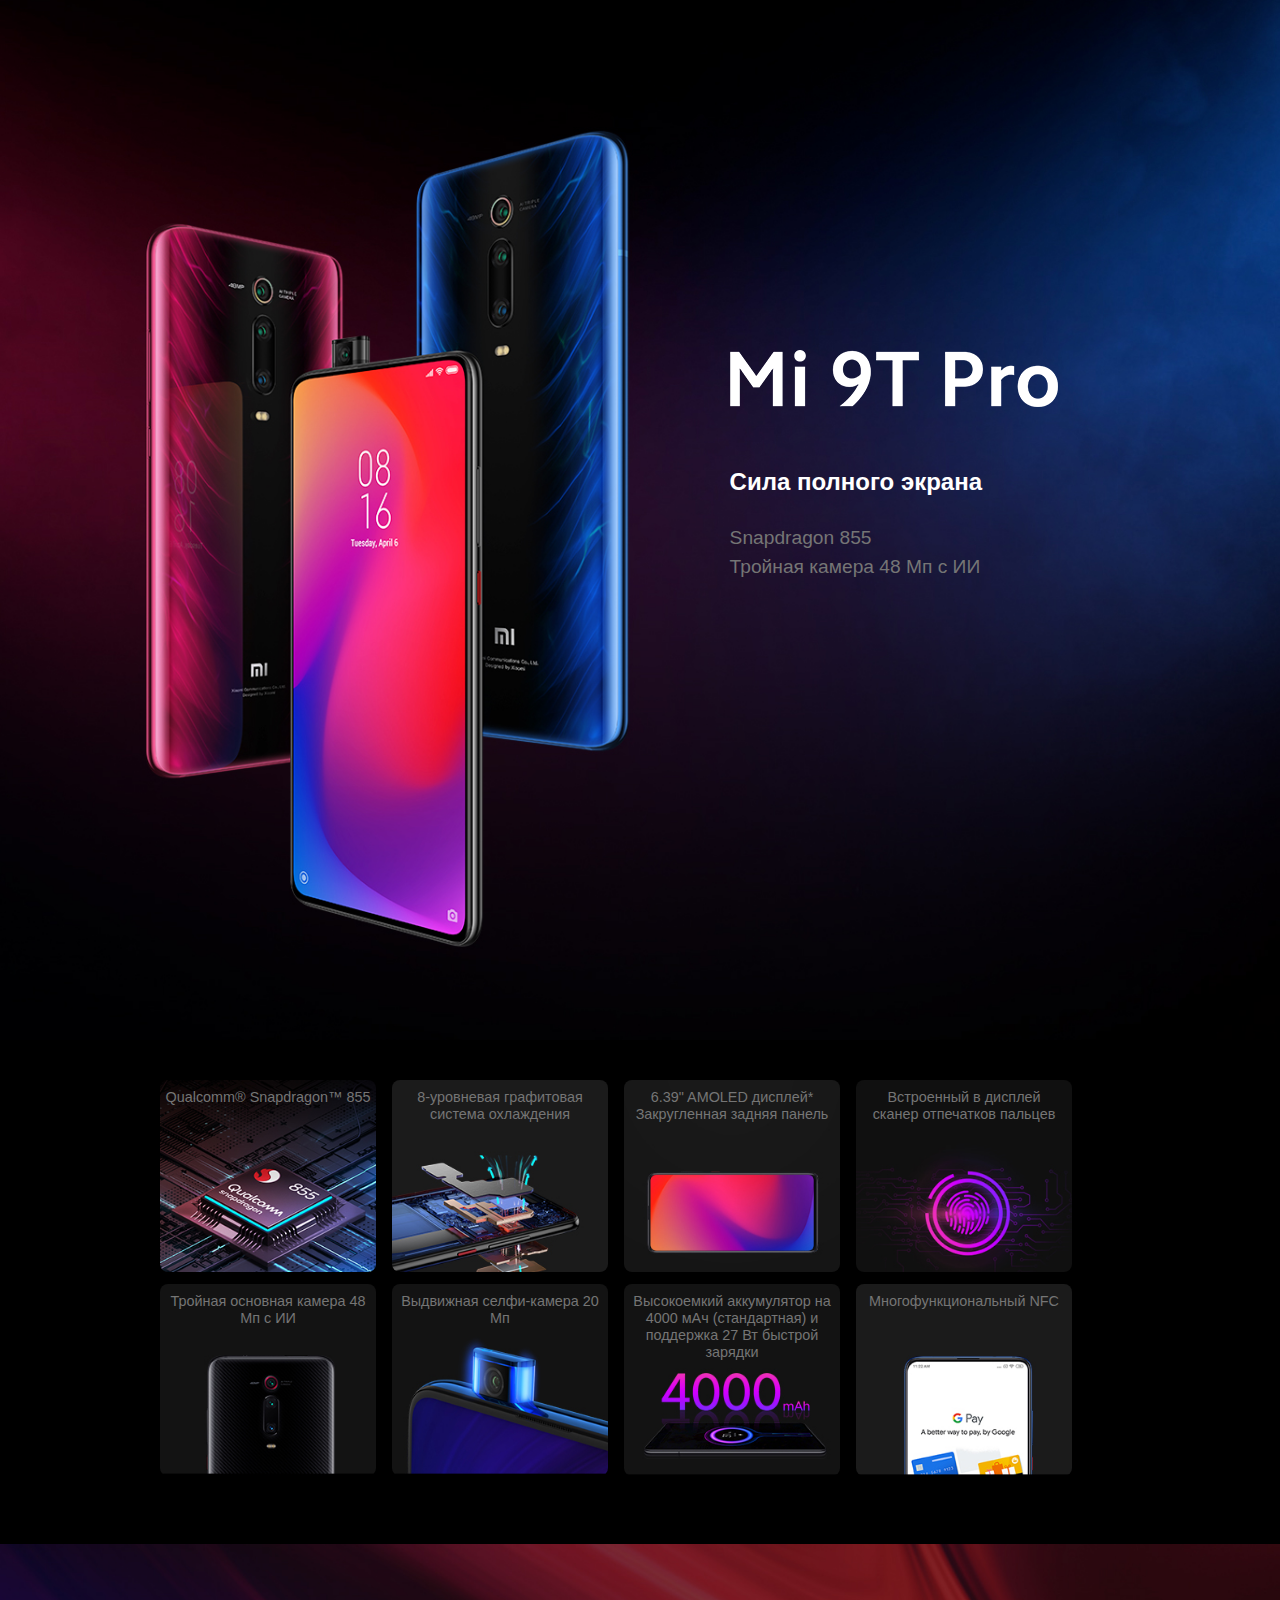
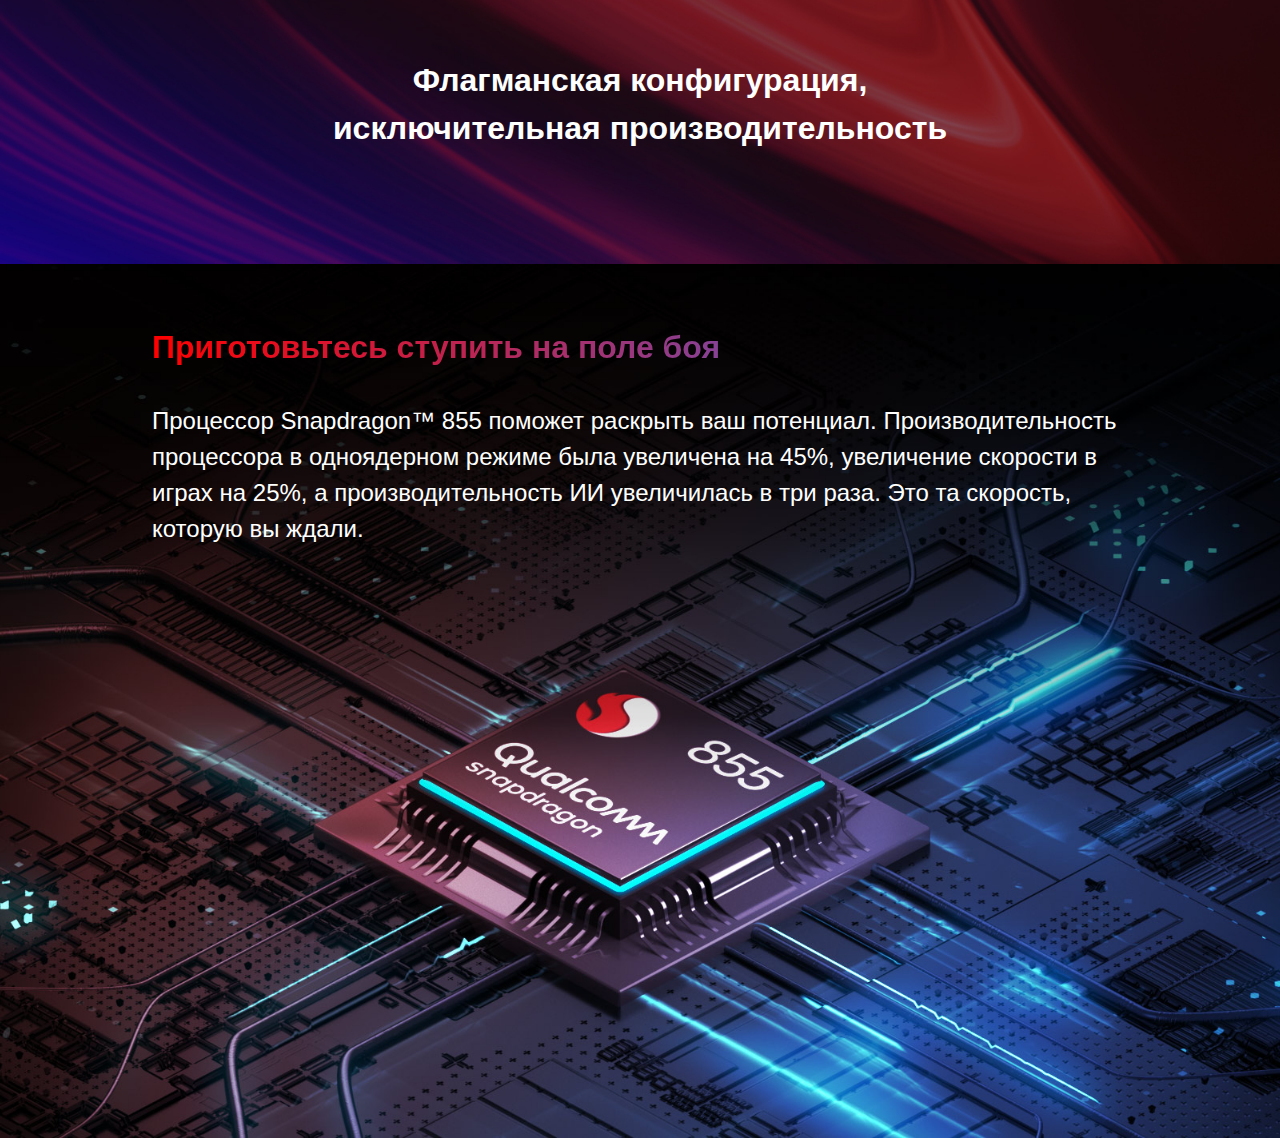
==== index.html @ e0309856 "Rename mi9t pro.html to index.html" ====
<!DOCTYPE html>
<html lang="en">
<head>
    <meta charset="UTF-8">
    <meta http-equiv="X-UA-Compatible" content="IE=edge">
    <meta name="viewport" content="width=device-width, initial-scale=1.0">
    <link href="css/style.css" rel="stylesheet">
    <title>Document</title>
</head>
<body>
<div class="wrapper">
    <section class="main_banner section-01">
        <div class="main_banner__content">
            <img src="img/index_title.png" alt="Mi 9T Pro">
            <h3>Сила полного экрана</h3>
            <p>
                Snapdragon 855
                <br>
                Тройная камера 48 Мп с ИИ
            </p>

        </div>   
    </section>

    <section class="section-02">
        <div class="box_feature">
            <img src="img/feature_1.jpg" alt="feature_1">
            <div class="title_feature">
                Qualcomm® Snapdragon™ 855
            </div>
        </div>
        <div class="box_feature">
            <img src="img/feature_2.jpg" alt="feature_1">
            <div class="title_feature">
                8-уровневая графитовая <br>
                система охлаждения
            </div>
        </div>
        <div class="box_feature">
            <img src="img/feature_3.jpg" alt="feature_1">
            <div class="title_feature">
                6.39" AMOLED дисплей* <br>
                Закругленная задняя панель
            </div>
        </div>
        <div class="box_feature">
            <img src="img/feature_4.jpg" alt="feature_1">
            <div class="title_feature">
                Встроенный в дисплей <br>
                сканер отпечатков пальцев
            </div>
        </div>
        <div class="box_feature">
            <img src="img/feature_5.jpg" alt="feature_1">
            <div class="title_feature">
                Тройная основная камера 48 Мп с ИИ
            </div>
        </div>
        <div class="box_feature">
            <img src="img/feature_6.jpg" alt="feature_1">
            <div class="title_feature">
                Выдвижная селфи-камера 20 Мп
            </div>
        </div>
        <div class="box_feature">
            <img src="img/feature_7.jpg" alt="feature_1">
            <div class="title_feature">
                Высокоемкий аккумулятор на 4000 мАч (стандартная) и поддержка 27 Вт быстрой зарядки
            </div>
        </div>
        <div class="box_feature">
            <img src="img/feature_8.jpg" alt="feature_1">
            <div class="title_feature">
                Многофункциональный NFC
            </div>
        </div>
    </section> 

    <section class="section-03">
        <h3>Флагманская конфигурация, <br>
            исключительная производительность
        </h3>
        
    </section>

    <section class="section-04">
        <div class="text_wrap_color">
            <h3>
                Приготовьтесь ступить на поле боя
            </h3>
            <p>
                Процессор Snapdragon™ 855 поможет раскрыть ваш потенциал. Производительность процессора в одноядерном режиме была увеличена на 45%, увеличение скорости в играх на 25%, а производительность ИИ увеличилась в три раза. Это та скорость, которую вы ждали.
            </p>
        </div>
    </section>
</div>
</body>
</html>
---- css/style.css ----
@font-face {
    font-family: 'ProximaNova';
    src: url(fonts/ProximaNova-Regular.woff) format('woff'), url(fonts/ProximaNova-Regular.woff2) format('woff2');
    font-weight: 400;
  }
* {
    box-sizing: border-box;
}
body {
    margin: 0;
    font-family: 'ProximaNova', Arial,Sans-serif;
    font-weight: 400;
    font-size: 80px;
    line-height: 1.5;
}

.wrapper {
    min-width: 1226px;
    background: #000;
}

.main_banner {
    background-image: url(../img/index-bg-01-2.jpg);
    height: 13em;
    background-size: cover;
    background-position: center 0;
    position: relative;
    text-align: left;
    overflow: hidden;
    background-repeat: no-repeat;
}

.main_banner__content {
    font-size: 80px;
    margin-top: 4em;
    margin-left: 57%;
    text-align: left;
    color: white;
}
h1 {
    font-size: 0.5em;
}

h3 {
    font-size: 0.3em;
    color: white;
}

.main_banner__content p {
    font-size: 0.24em;
    color: #757575;
}

.section-02 {
    margin: 0.5em auto;
    text-align: center;
    display: flex;
    flex-wrap: wrap;
    width: 12em;
    margin-bottom: 0.7em;
}
.box_feature {
    position: relative;
    width: 2.7em;
    height: 2.4em;
    margin-right: 0.2em;
    margin-bottom: 0.15em;
    
}
.box_feature img {
    object-fit: cover;
    width: 100%;
    height: 100%;
    border-radius: 0.1em;
}
.title_feature {
    position: absolute;
    top: 0.6em;
    color: #757575;
    font-size: .18em;
    line-height: 1.2;
    width: 100%;
}
.section-03 {
    background-image: url(../img/section03_bg.jpg);
    height: 4em;
    background-size: cover;
    background-position: center 0;
    overflow: hidden;
    background-repeat: no-repeat;
    display: flex;
    justify-content: center;
    align-items: center;
}
.section-03 h3{
    text-align: center;
    font-size: 0.4em;
}

.section-04 {
    background-image: url(../img/section04_bg.jpg);
    height: 10.93em;
    background-size: cover;
    background-position: center 0;
    overflow: hidden;
    background-repeat: no-repeat;
    display: flex;
    justify-content: center;
    align-items: flex-start;
}
.text_wrap_color {
    width: 12.2em;
    margin: 0.1em auto 0;
}
.section-04 h3 {
    font-size: 0.4em;
    margin-top: 1.6em;
    background-image: linear-gradient(to right,red,#3170ff);
    -webkit-text-fill-color: transparent;
    -webkit-background-clip: text;
}
.section-04 p {
    font-size: 0.3em;
    color: white;
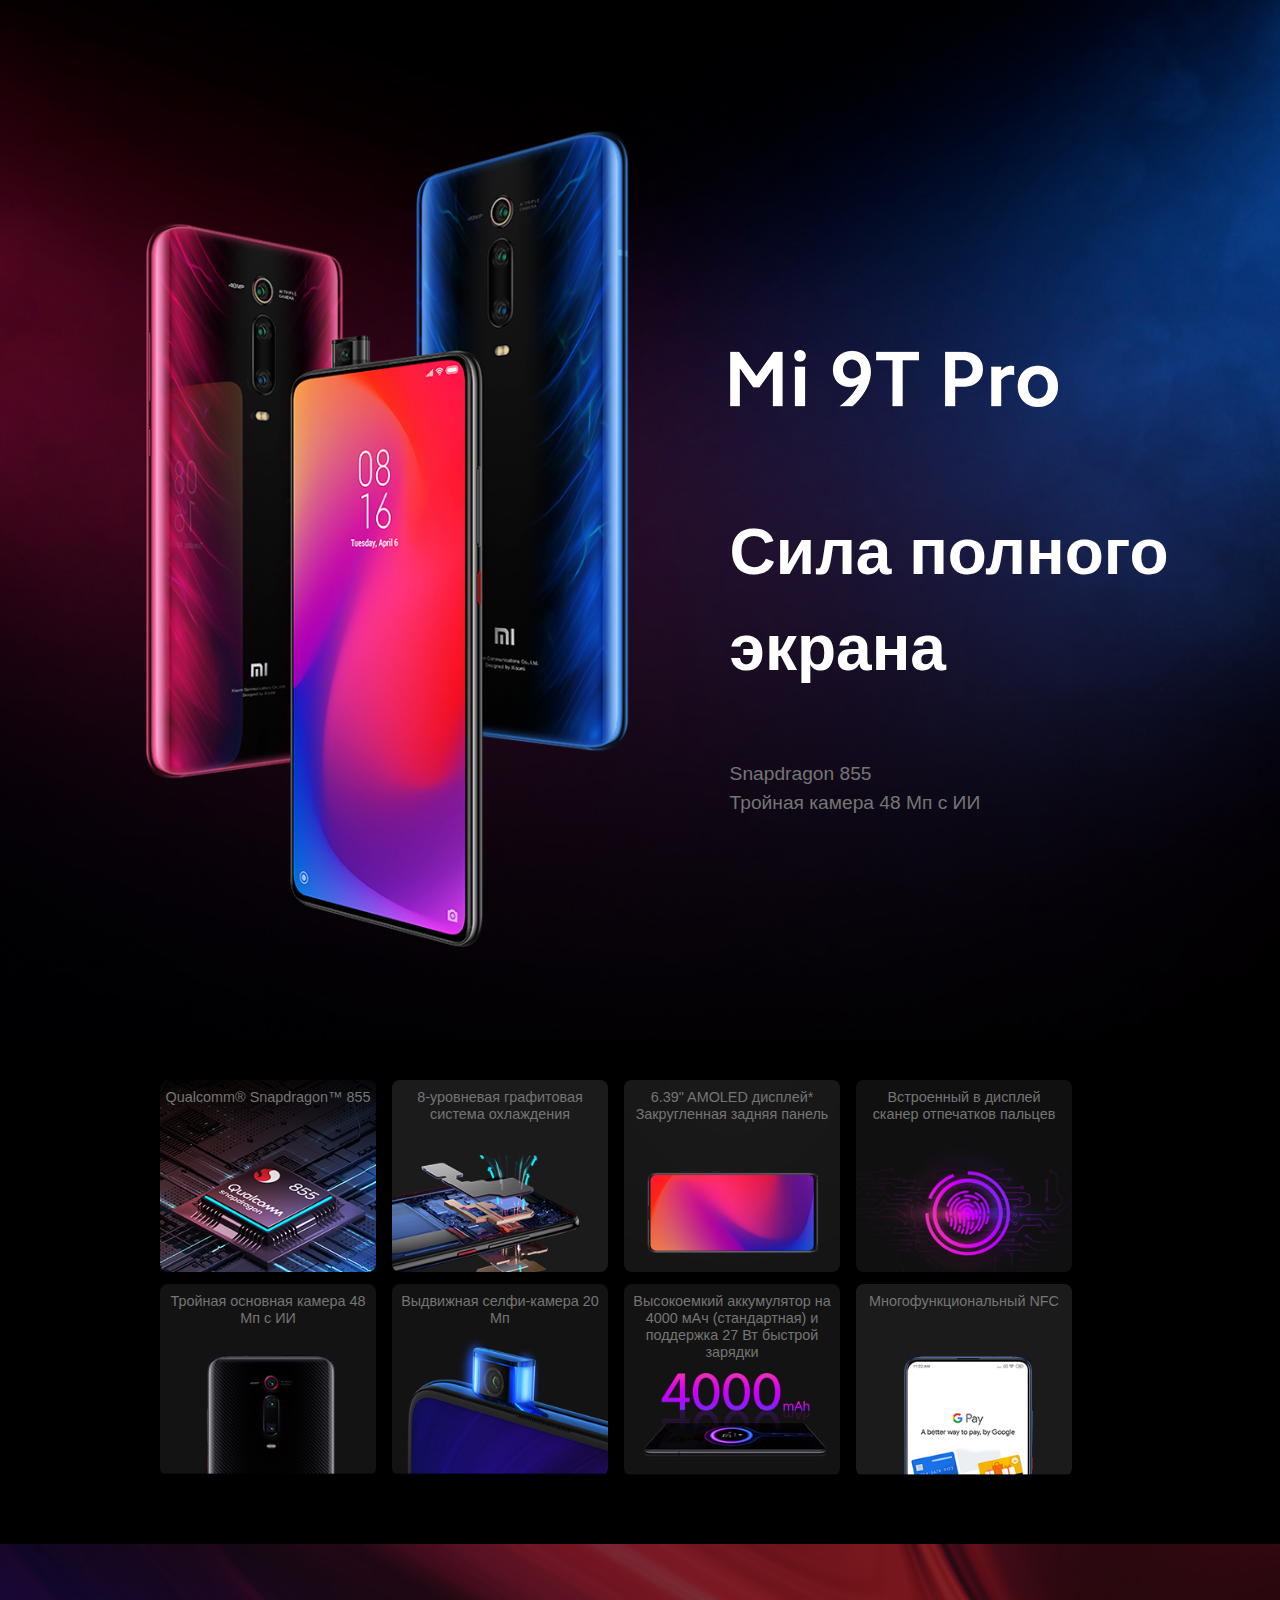
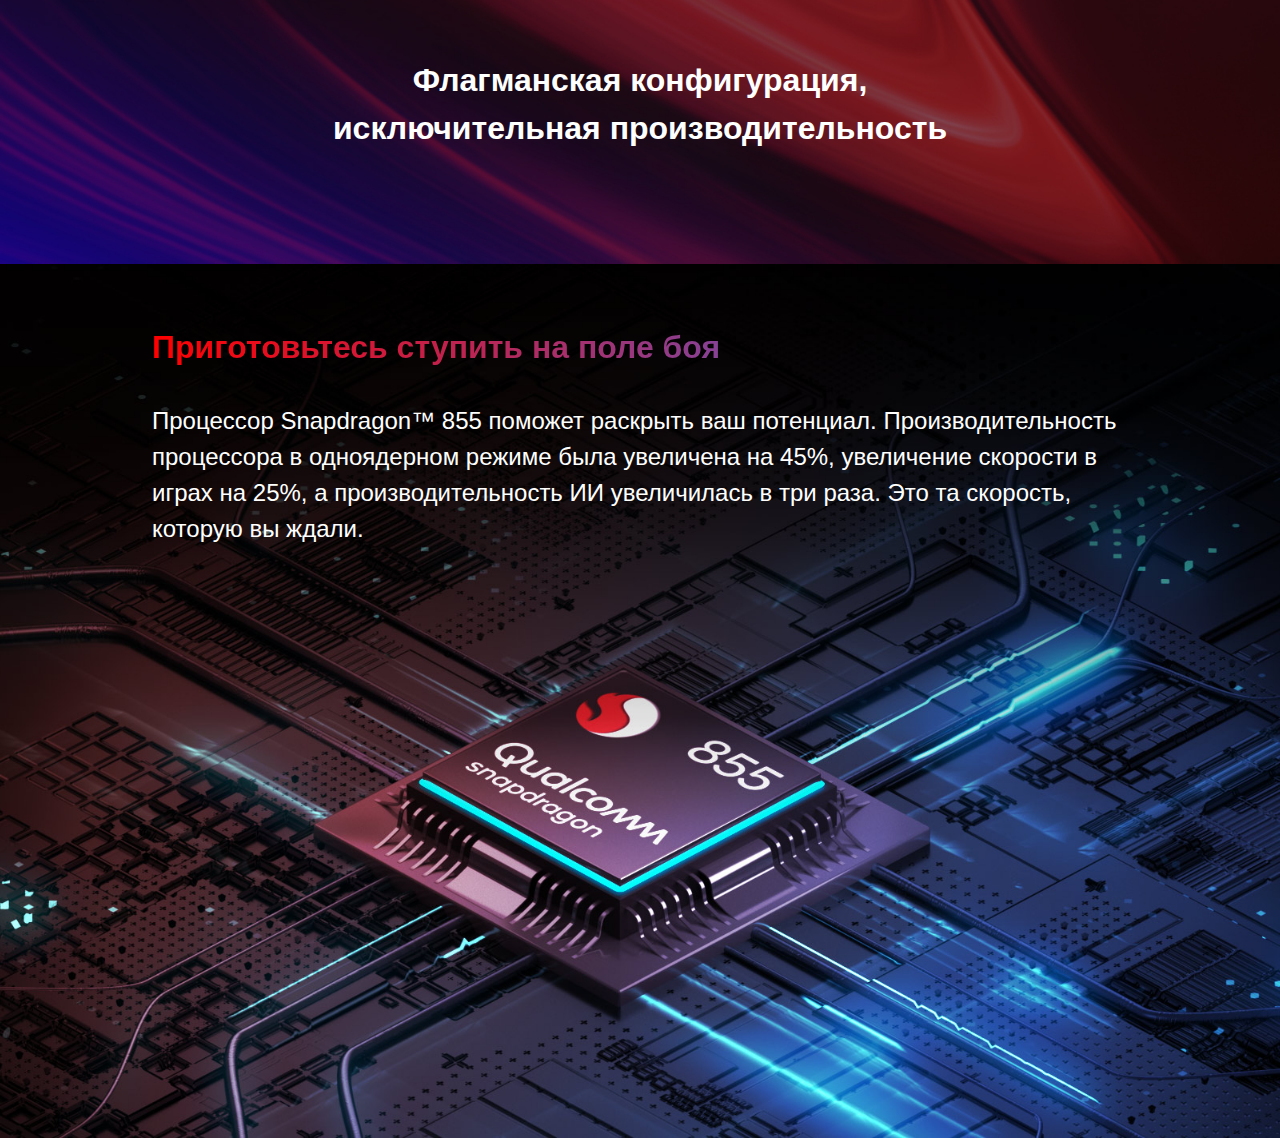
==== commit 5c9ae60b: "Update index.html" ====
--- a/index.html
+++ b/index.html
@@ -3,7 +3,7 @@
 <head>
     <meta charset="UTF-8">
     <meta http-equiv="X-UA-Compatible" content="IE=edge">
-    <meta name="viewport" content="width=device-width, initial-scale=1.0">
+    
     <link href="css/style.css" rel="stylesheet">
     <title>Document</title>
 </head>
--- a/css/style.css
+++ b/css/style.css
@@ -12,10 +12,11 @@
     font-weight: 400;
     font-size: 80px;
     line-height: 1.5;
+      
 }
 
 .wrapper {
-    min-width: 1226px;
+    min-width: 13em;
     background: #000;
 }
 
@@ -42,9 +43,10 @@
 }
 
 h3 {
-    font-size: 0.3em;
+    font-size: 0.8em;
     color: white;
 }
+
 
 .main_banner__content p {
     font-size: 0.24em;
@@ -80,6 +82,21 @@
     font-size: .18em;
     line-height: 1.2;
     width: 100%;
+}
+@media screen and (max-width: 768px){
+    .box_feature {
+        width: 5.4em;
+        height: 4.8em;
+        margin-right: 0.4em;
+        margin-bottom: 0.3em;
+    }
+    .title_feature {
+    
+    top: 0.6em;
+    font-size: .3em;
+    line-height: 1.2;
+    
+}
 }
 .section-03 {
     background-image: url(../img/section03_bg.jpg);
@@ -121,4 +138,6 @@
 }
 .section-04 p {
     font-size: 0.3em;
-    color: white;+    color: white;
+}
+
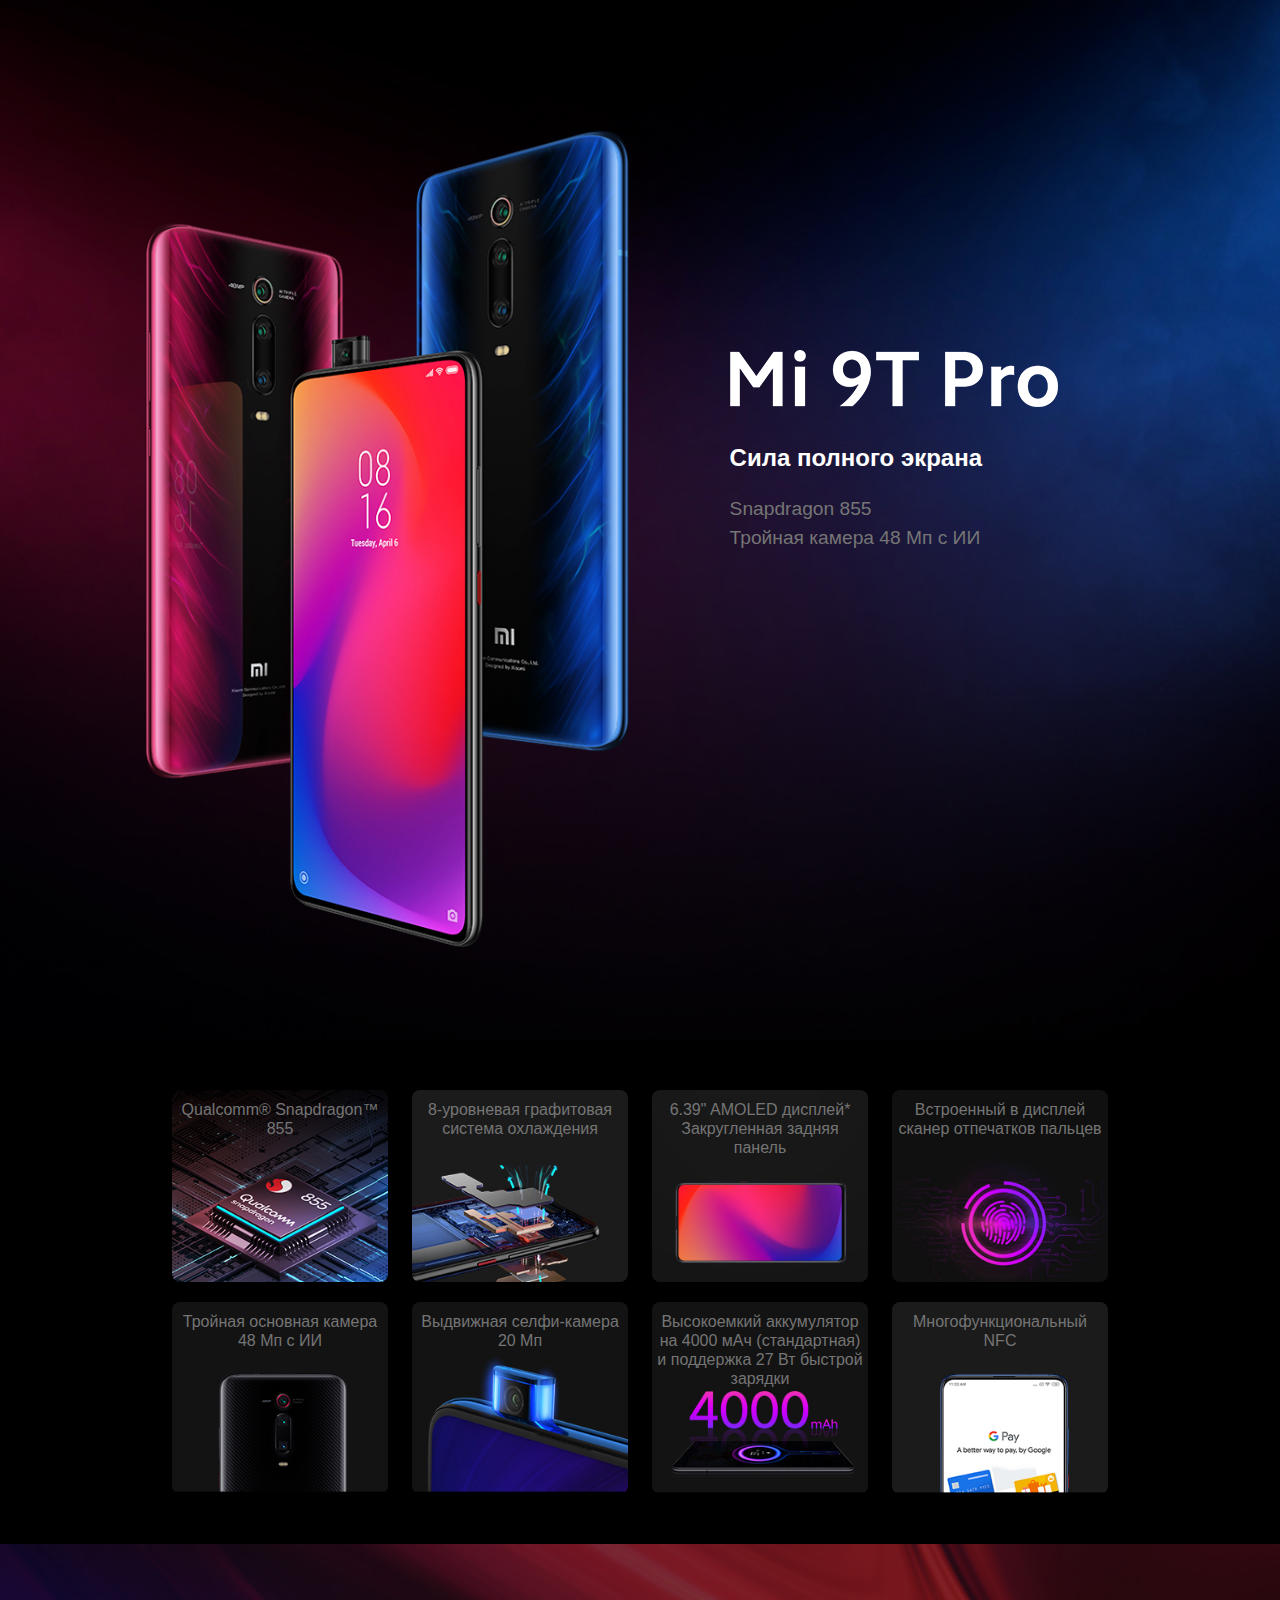
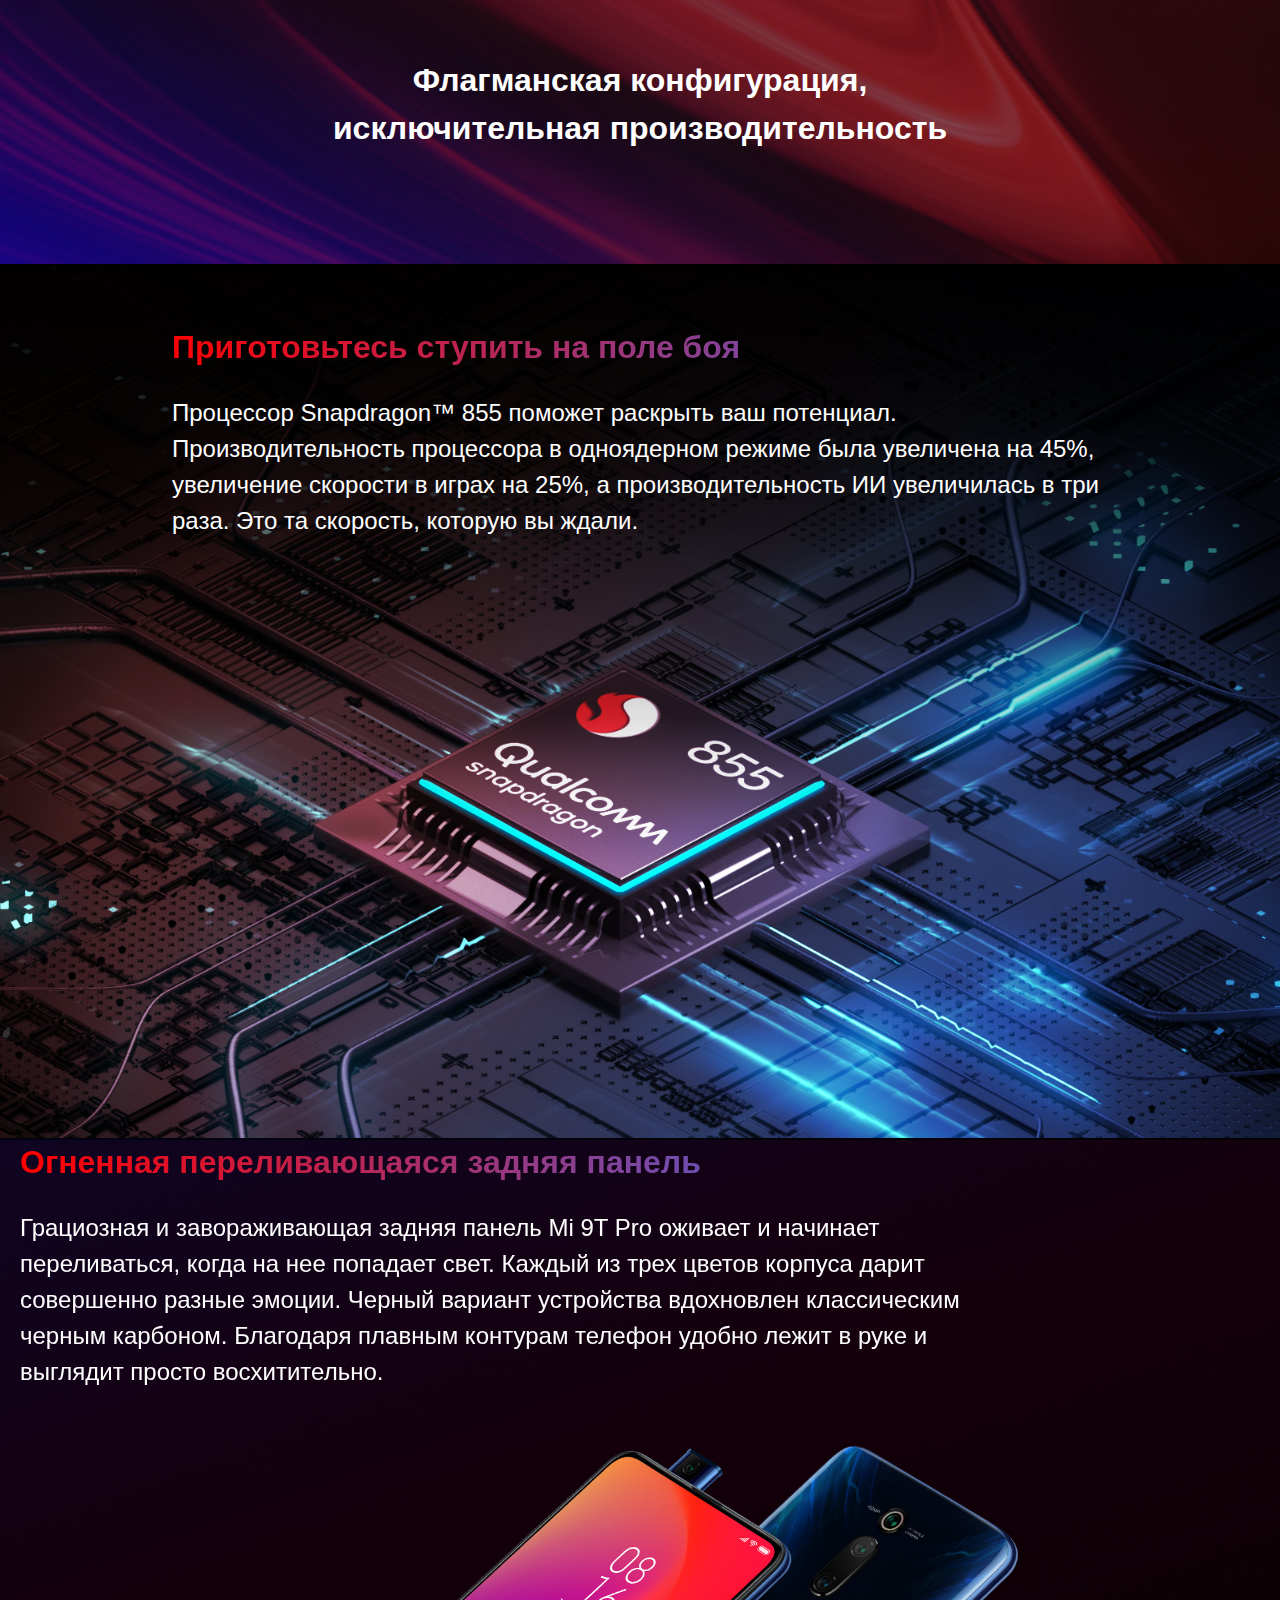
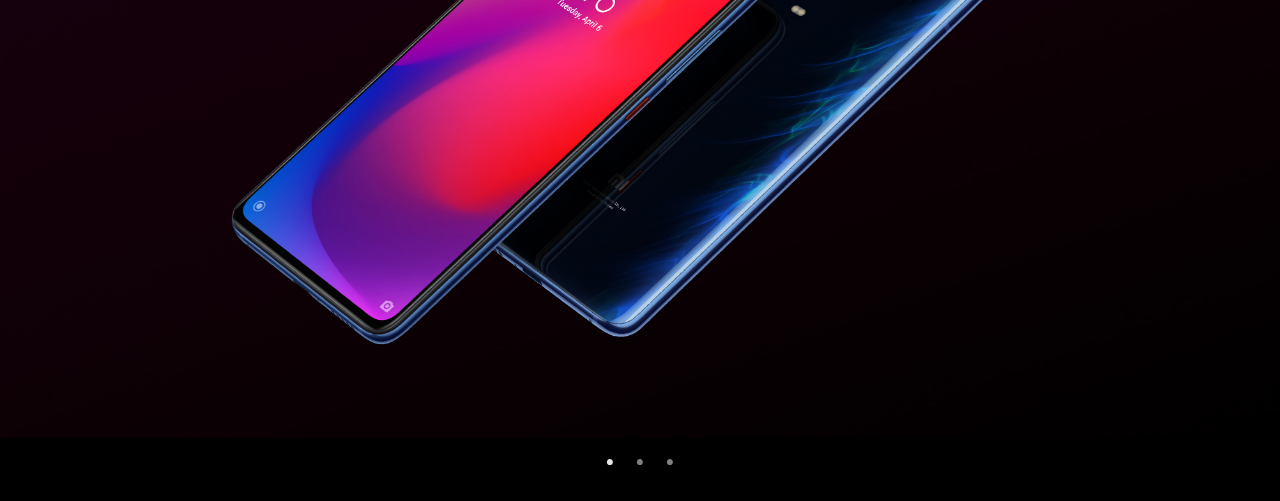
==== commit 4b259a4b: "Add files via upload" ====
--- a/index.html
+++ b/index.html
@@ -3,8 +3,13 @@
 <head>
     <meta charset="UTF-8">
     <meta http-equiv="X-UA-Compatible" content="IE=edge">
-    
+    <meta name="viewport" content="width=device-width, initial-scale=1.0">
     <link href="css/style.css" rel="stylesheet">
+    <link rel="stylesheet" type="text/css" href="css/slick.css"/>
+    <link rel="stylesheet" type="text/css" href="css/slick-theme.css"/>
+    <script src="script/jquery-3.6.0.js"></script>
+    <script  src="script/slick.js"></script>  
+
     <title>Document</title>
 </head>
 <body>
@@ -93,6 +98,44 @@
             </p>
         </div>
     </section>
+
+    <!--<section class="section-05">
+        <div class="section-05__title">
+            <h3>
+                Съемка в движении
+            </h3>
+            <p>
+                Простым касанием выберите объект для отслеживания, <br>
+                и он будет постоянно находиться в центре кадра.
+            </p>
+        </div>
+        <div class="video_wrapper">
+            <video  class="section-05_video" preload muted loop>
+                <source src="img/video_genzong.mp4" type="video/mp4">
+            </video>
+        </div>  
+    </section>-->
+
+    <section class="section-06">
+        <div class="section-06__title">
+           <div class="section-06__title_wrap">
+                <h3>
+                    Огненная переливающаяся задняя панель
+                </h3>
+                <p>
+                    Грациозная и завораживающая задняя панель Mi 9T Pro оживает и начинает переливаться, когда на нее попадает свет. Каждый из трех цветов корпуса дарит совершенно разные эмоции. Черный вариант устройства вдохновлен классическим черным карбоном. Благодаря плавным контурам телефон удобно лежит в руке и выглядит просто восхитительно.
+                </p>
+            </div>
+        </div>
+        <div class="slider">
+            <div class="item"> <img src="img/slider-bg-01.jpg" alt=""></div>
+            <div class="item"> <img src="img/slider-bg-02.jpg" alt=""></div>
+            <div class="item"> <img src="img/slider-bg-03.jpg" alt=""></div>
+        </div>
+    </section>
 </div>
+
+<script src="script/all.js"></script>
+
 </body>
-</html>
+</html>--- a/css/style.css
+++ b/css/style.css
@@ -12,13 +12,16 @@
     font-weight: 400;
     font-size: 80px;
     line-height: 1.5;
-      
-}
-
-.wrapper {
+    background: #000;
+    width: 100%;
+}
+h3 {
+    margin: 0;
+}
+/*.wrapper {
     min-width: 13em;
     background: #000;
-}
+}*/
 
 .main_banner {
     background-image: url(../img/index-bg-01-2.jpg);
@@ -43,32 +46,60 @@
 }
 
 h3 {
-    font-size: 0.8em;
-    color: white;
-}
+    font-size: 0.3em;
+    color: white;
+}
+
 
 
 .main_banner__content p {
     font-size: 0.24em;
     color: #757575;
 }
+@media screen and (max-width: 1024px){
+    .main_banner {
+        height: 100vw;
+    }
+    .main_banner__content {
+        font-size: 80px;
+        margin-top: 20%;
+        margin-left: 57%;
+        margin-right: 5%;
+        text-align: left;
+        color: white;
+    }
+    .main_banner__content img {
+        width: 70%;
+    }
+        
+    h3 {
+        font-size: calc(0.1em + 1vw);
+        color: white;
+        margin: 1vw 0;
+    }
+        
+    .main_banner__content p {
+        font-size: calc(0.1em + 1vw);
+        color: #757575;
+    }
+}
 
 .section-02 {
-    margin: 0.5em auto;
+    margin: 40px auto;
     text-align: center;
     display: flex;
+    max-width: 960px;
+    justify-content: space-around;
     flex-wrap: wrap;
-    width: 12em;
-    margin-bottom: 0.7em;
+    margin-bottom: 40px;
 }
 .box_feature {
     position: relative;
     width: 2.7em;
     height: 2.4em;
-    margin-right: 0.2em;
-    margin-bottom: 0.15em;
-    
-}
+    margin: 10px;
+}
+
 .box_feature img {
     object-fit: cover;
     width: 100%;
@@ -79,25 +110,22 @@
     position: absolute;
     top: 0.6em;
     color: #757575;
-    font-size: .18em;
+    font-size: .2em;
     line-height: 1.2;
     width: 100%;
-}
-@media screen and (max-width: 768px){
+    padding: 0 5px;
+}
+@media screen and (max-width: 500px){
     .box_feature {
-        width: 5.4em;
-        height: 4.8em;
-        margin-right: 0.4em;
-        margin-bottom: 0.3em;
+        position: relative;
+        width: 45%;
+        margin: 5px;
     }
     .title_feature {
-    
-    top: 0.6em;
-    font-size: .3em;
-    line-height: 1.2;
-    
-}
-}
+        font-size: .16em;
+    }
+}
+
 .section-03 {
     background-image: url(../img/section03_bg.jpg);
     height: 4em;
@@ -114,6 +142,12 @@
     font-size: 0.4em;
 }
 
+@media screen and (max-width: 768px){
+    .section-03 h3{
+        font-size: 0.3em;
+    }
+}
+
 .section-04 {
     background-image: url(../img/section04_bg.jpg);
     height: 10.93em;
@@ -135,9 +169,90 @@
     background-image: linear-gradient(to right,red,#3170ff);
     -webkit-text-fill-color: transparent;
     -webkit-background-clip: text;
+    padding: 0 20px;
 }
 .section-04 p {
     font-size: 0.3em;
     color: white;
-}
-
+    padding: 0 20px;
+}
+@media screen and (max-width: 768px){
+    .section-04 h3 {
+        font-size: 0.3em;
+        margin-top: 1.6em;
+    }
+    .section-04 p {
+        font-size: 0.25em;
+        color: white;
+    }
+}
+.section-05 {
+    max-width: 960px;
+    position: relative;
+    height: 10.93em;
+}
+.section-05__title {
+    width: 12.2em;
+    margin: 0.1em auto 0;
+}
+.section-05 h3 {
+    font-size: 0.4em;
+    margin-top: 1.6em;
+    background-image: linear-gradient(to right,red,#3170ff);
+    -webkit-text-fill-color: transparent;
+    -webkit-background-clip: text;
+    padding: 0 20px;
+}
+.section-05 p {
+    font-size: 0.3em;
+    color: white;
+    padding: 0 20px;
+}
+.video_wrapper {
+    position: relative
+}
+video {
+    display: block;
+    position: absolute;
+    top: 0;
+    left: 0;
+    width: 100%;
+    height: 100%;
+    width: 12em;
+}
+
+.section-06 {
+    max-height: 14em;
+    position: relative;
+}
+.section-06__title {
+    position: absolute;
+    margin: 0 auto;
+    top: 0; left: 0; bottom: 0; right: 0;
+    
+    z-index: 2;
+}
+.section-06__title_wrap {
+    max-width: 12.2em;
+    margin: 0 20px;
+}
+.section-06__title_wrap h3 {
+    font-size: 0.4em;
+    background-image: linear-gradient(to right,red,#3170ff);
+    -webkit-text-fill-color: transparent;
+    -webkit-background-clip: text;
+}
+
+.section-06__title_wrap p {
+    font-size: 0.3em;
+    color: white;
+}
+.item {
+    width: 1280px;
+    height: 900px;
+}
+.item img {
+    object-fit: cover;
+    width: 100%;
+    height: 100%;
+}
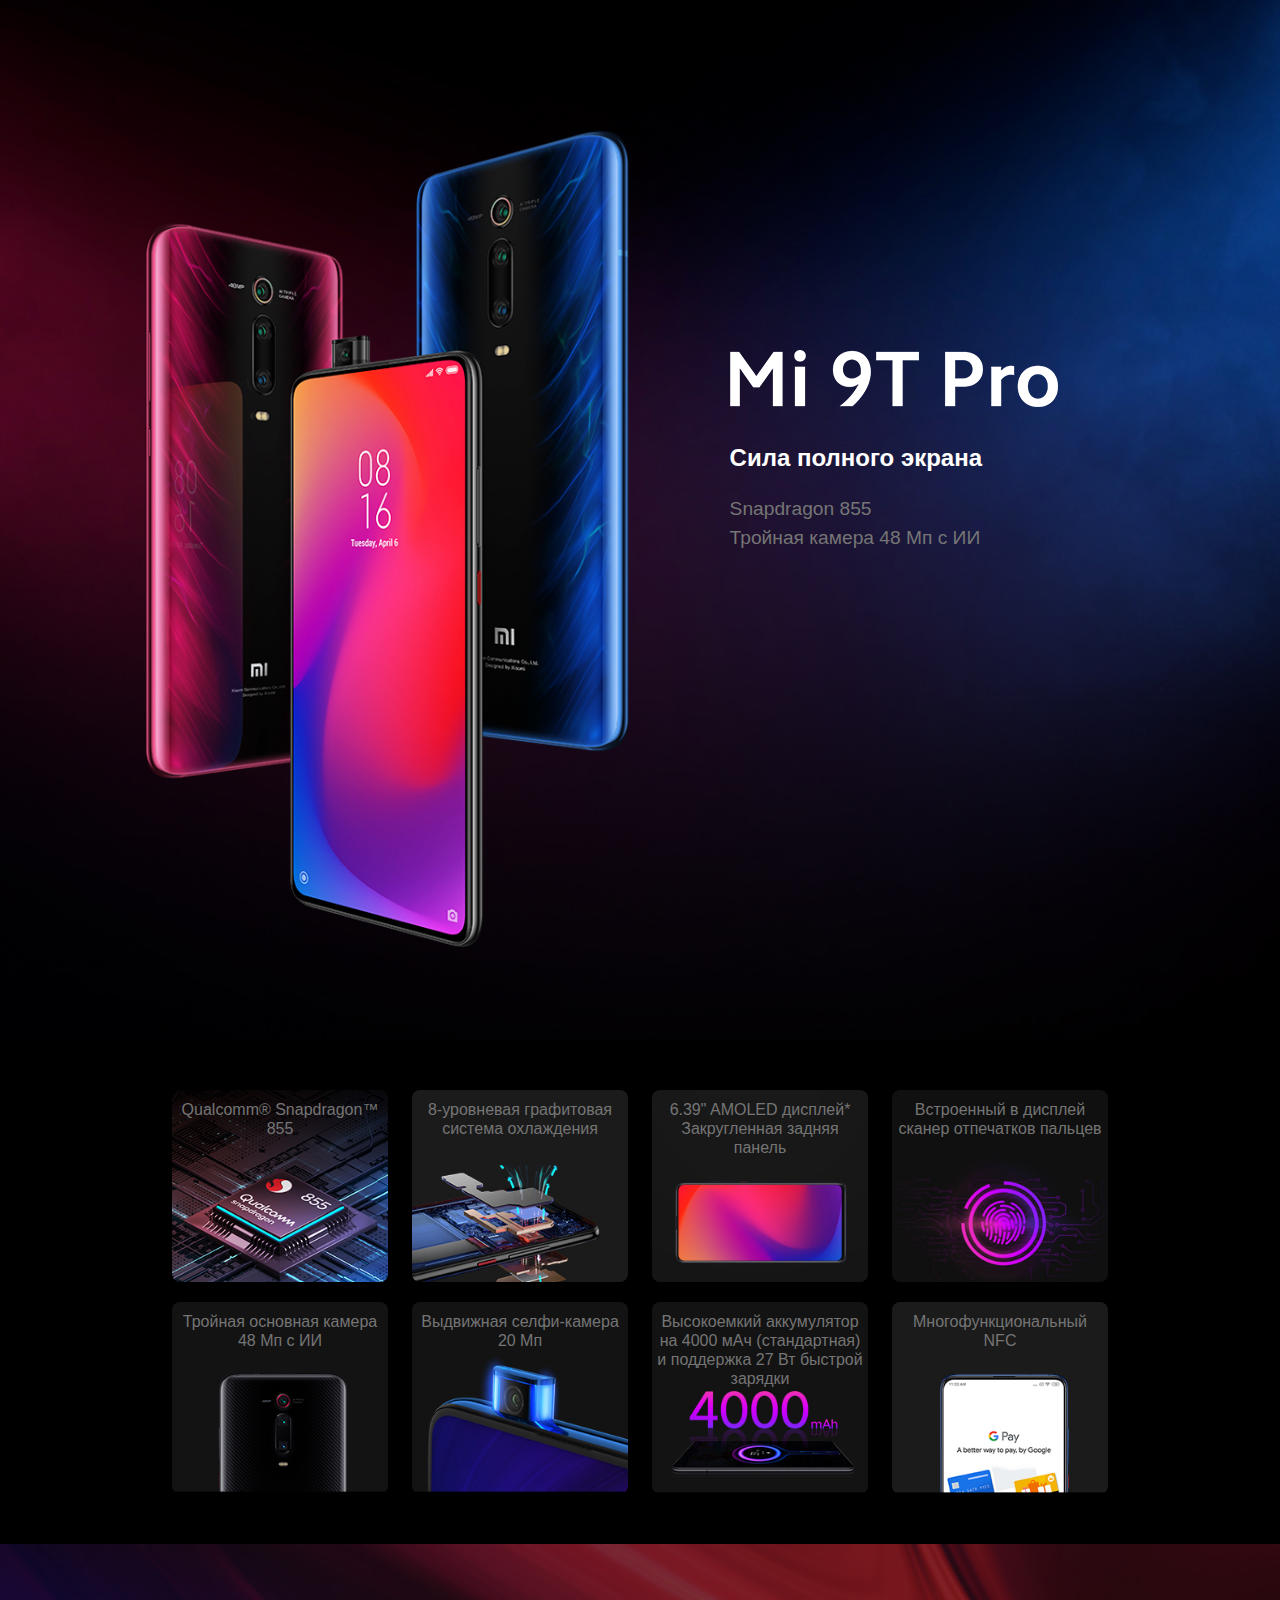
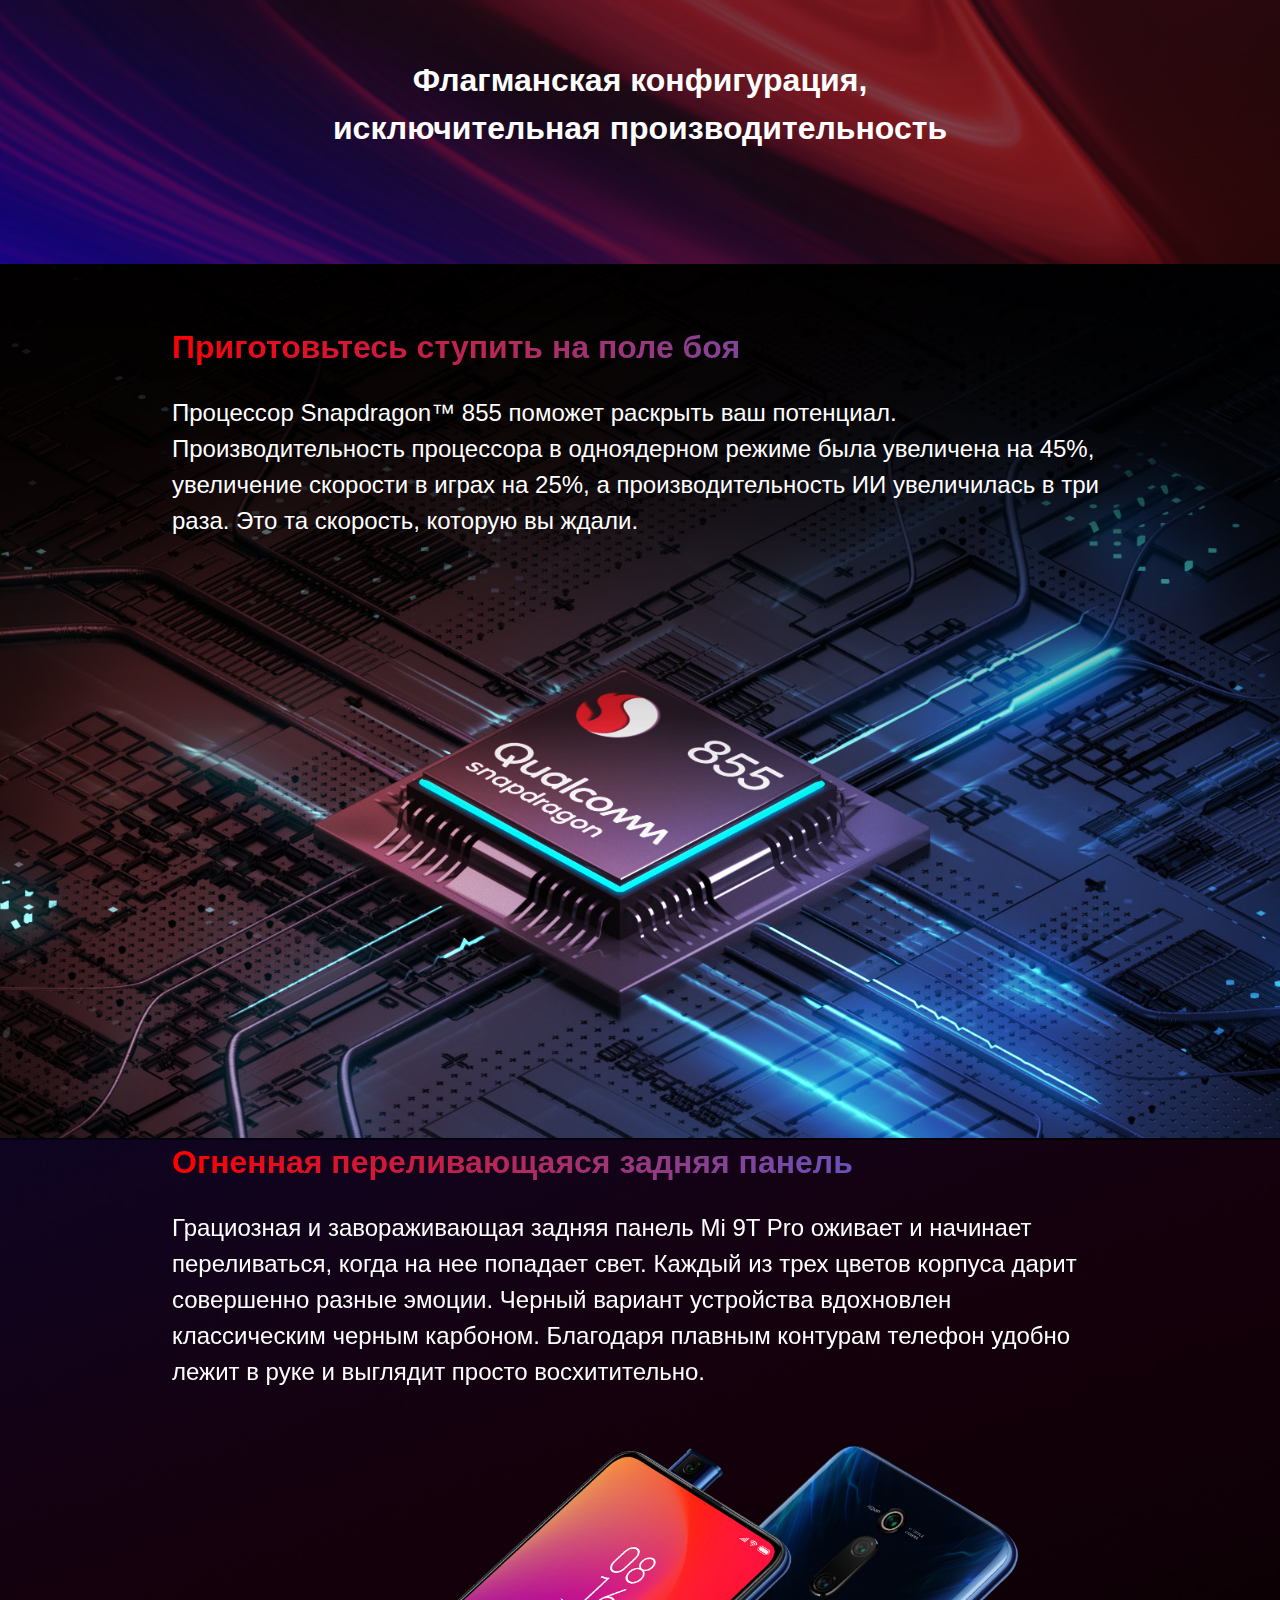
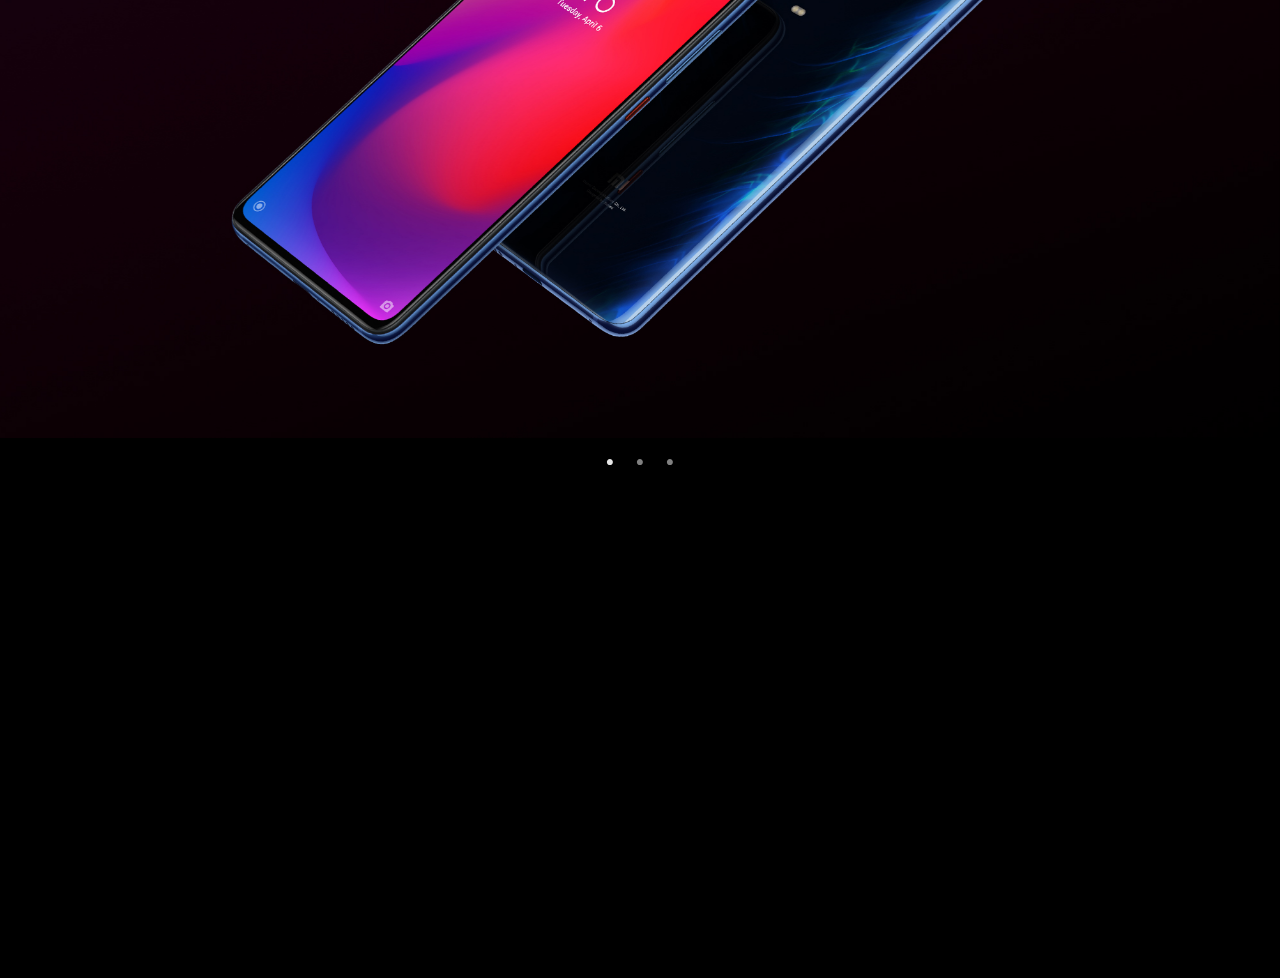
==== commit fc9ac842: "Update index.html" ====
--- a/index.html
+++ b/index.html
@@ -133,9 +133,17 @@
             <div class="item"> <img src="img/slider-bg-03.jpg" alt=""></div>
         </div>
     </section>
+    
+    <slider class="slider-2">
+        <div class="item-2"> <img src="img/new1.png" alt=""></div>
+        <div class="item-2"> <img src="img/new2.png" alt=""></div>
+        <div class="item-2"> <img src="img/new3.png" alt=""></div>
+        <div class="item-2"> <img src="img/new4.png" alt=""></div>
+    </slider>
+    
 </div>
 
 <script src="script/all.js"></script>
 
 </body>
-</html>+</html>
--- a/css/style.css
+++ b/css/style.css
@@ -222,19 +222,20 @@
 }
 
 .section-06 {
-    max-height: 14em;
+    height: 12em;
     position: relative;
 }
 .section-06__title {
     position: absolute;
     margin: 0 auto;
     top: 0; left: 0; bottom: 0; right: 0;
-    
     z-index: 2;
 }
 .section-06__title_wrap {
     max-width: 12.2em;
     margin: 0 20px;
+    margin: 0 auto;
+    padding: 0 20px;
 }
 .section-06__title_wrap h3 {
     font-size: 0.4em;
@@ -256,3 +257,16 @@
     width: 100%;
     height: 100%;
 }
+@media screen and (max-width: 768px){
+    .section-06__title_wrap h3 {
+        font-size: 0.3em;
+    }
+    .section-06__title_wrap p {
+        font-size: 0.22em;
+    }
+    .item {
+        width: 768px;
+        height: 768px;
+        padding-top: 200px;
+    }
+}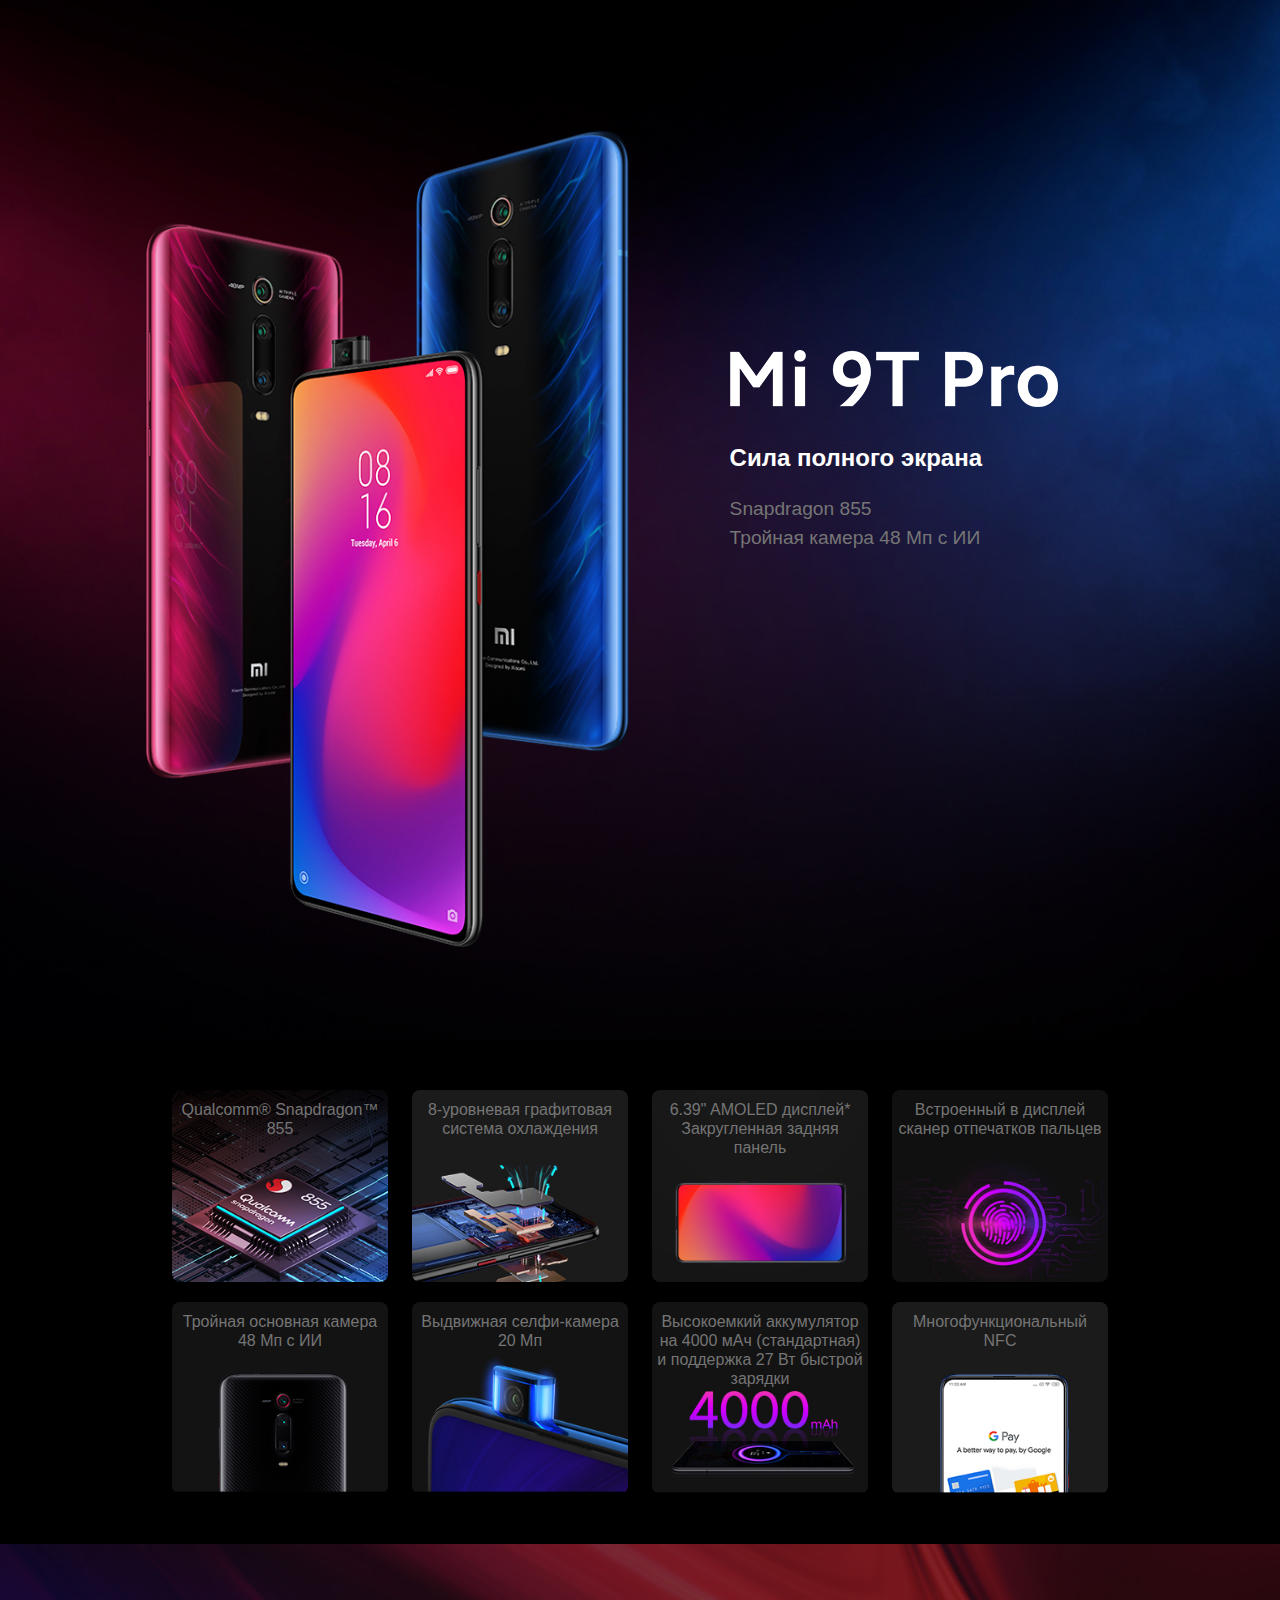
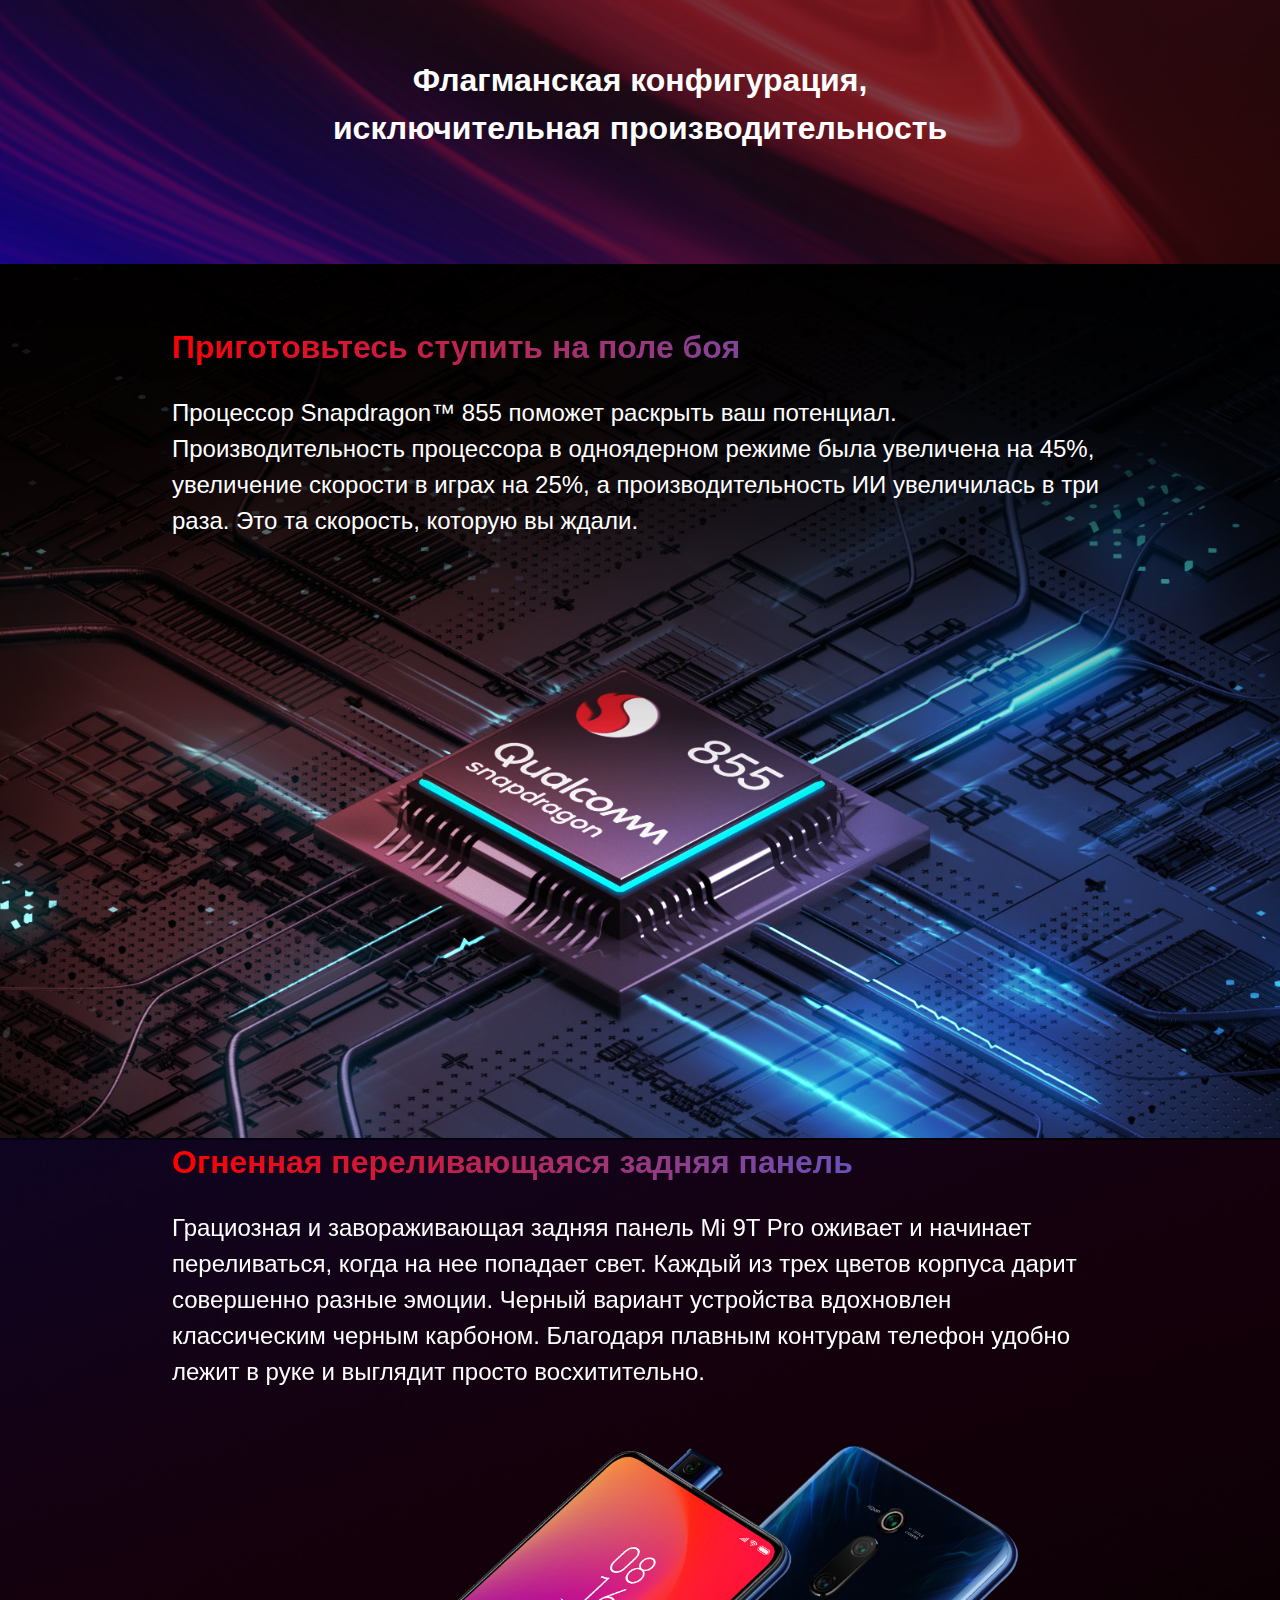
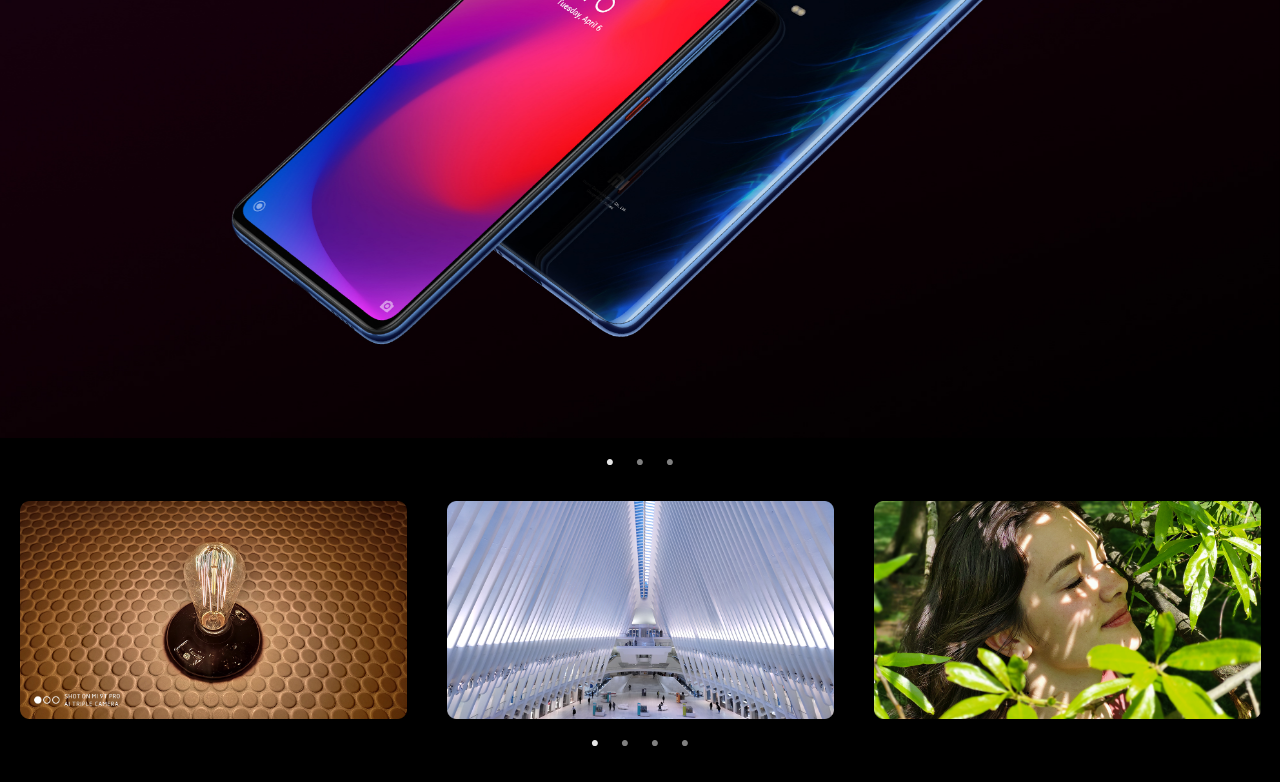
==== commit aa5fc415: "Update index.html" ====
--- a/index.html
+++ b/index.html
@@ -99,22 +99,7 @@
         </div>
     </section>
 
-    <!--<section class="section-05">
-        <div class="section-05__title">
-            <h3>
-                Съемка в движении
-            </h3>
-            <p>
-                Простым касанием выберите объект для отслеживания, <br>
-                и он будет постоянно находиться в центре кадра.
-            </p>
-        </div>
-        <div class="video_wrapper">
-            <video  class="section-05_video" preload muted loop>
-                <source src="img/video_genzong.mp4" type="video/mp4">
-            </video>
-        </div>  
-    </section>-->
+    
 
     <section class="section-06">
         <div class="section-06__title">
--- a/css/style.css
+++ b/css/style.css
@@ -222,7 +222,7 @@
 }
 
 .section-06 {
-    height: 12em;
+    
     position: relative;
 }
 .section-06__title {
@@ -262,11 +262,20 @@
         font-size: 0.3em;
     }
     .section-06__title_wrap p {
-        font-size: 0.22em;
+        font-size: 0.20em;
     }
     .item {
         width: 768px;
-        height: 768px;
-        padding-top: 200px;
-    }
-}+        height: 8em;
+        padding-top: 240px;
+    }
+}
+}               
+.slider-2 {
+    max-height: 8em;
+}
+.item-2 img{
+    width: 100%;
+    padding: 0 20px;
+}
+
